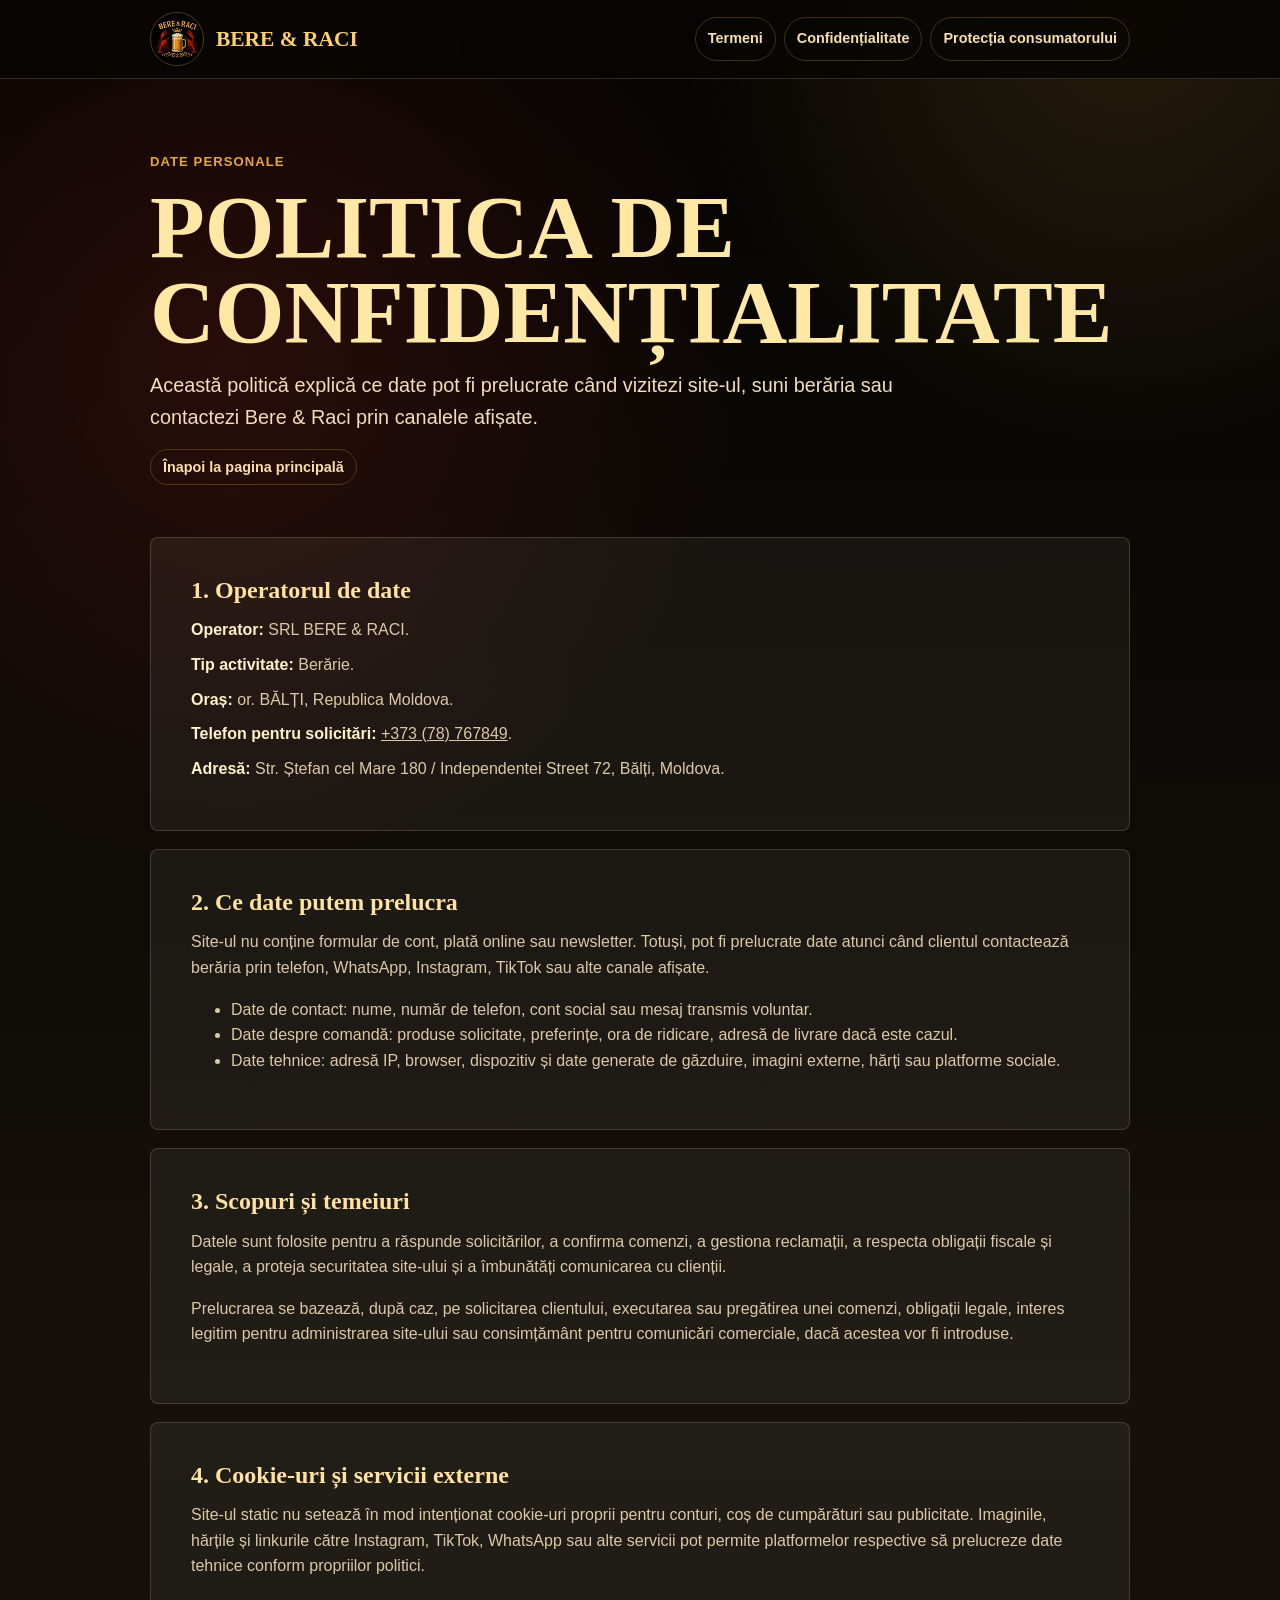
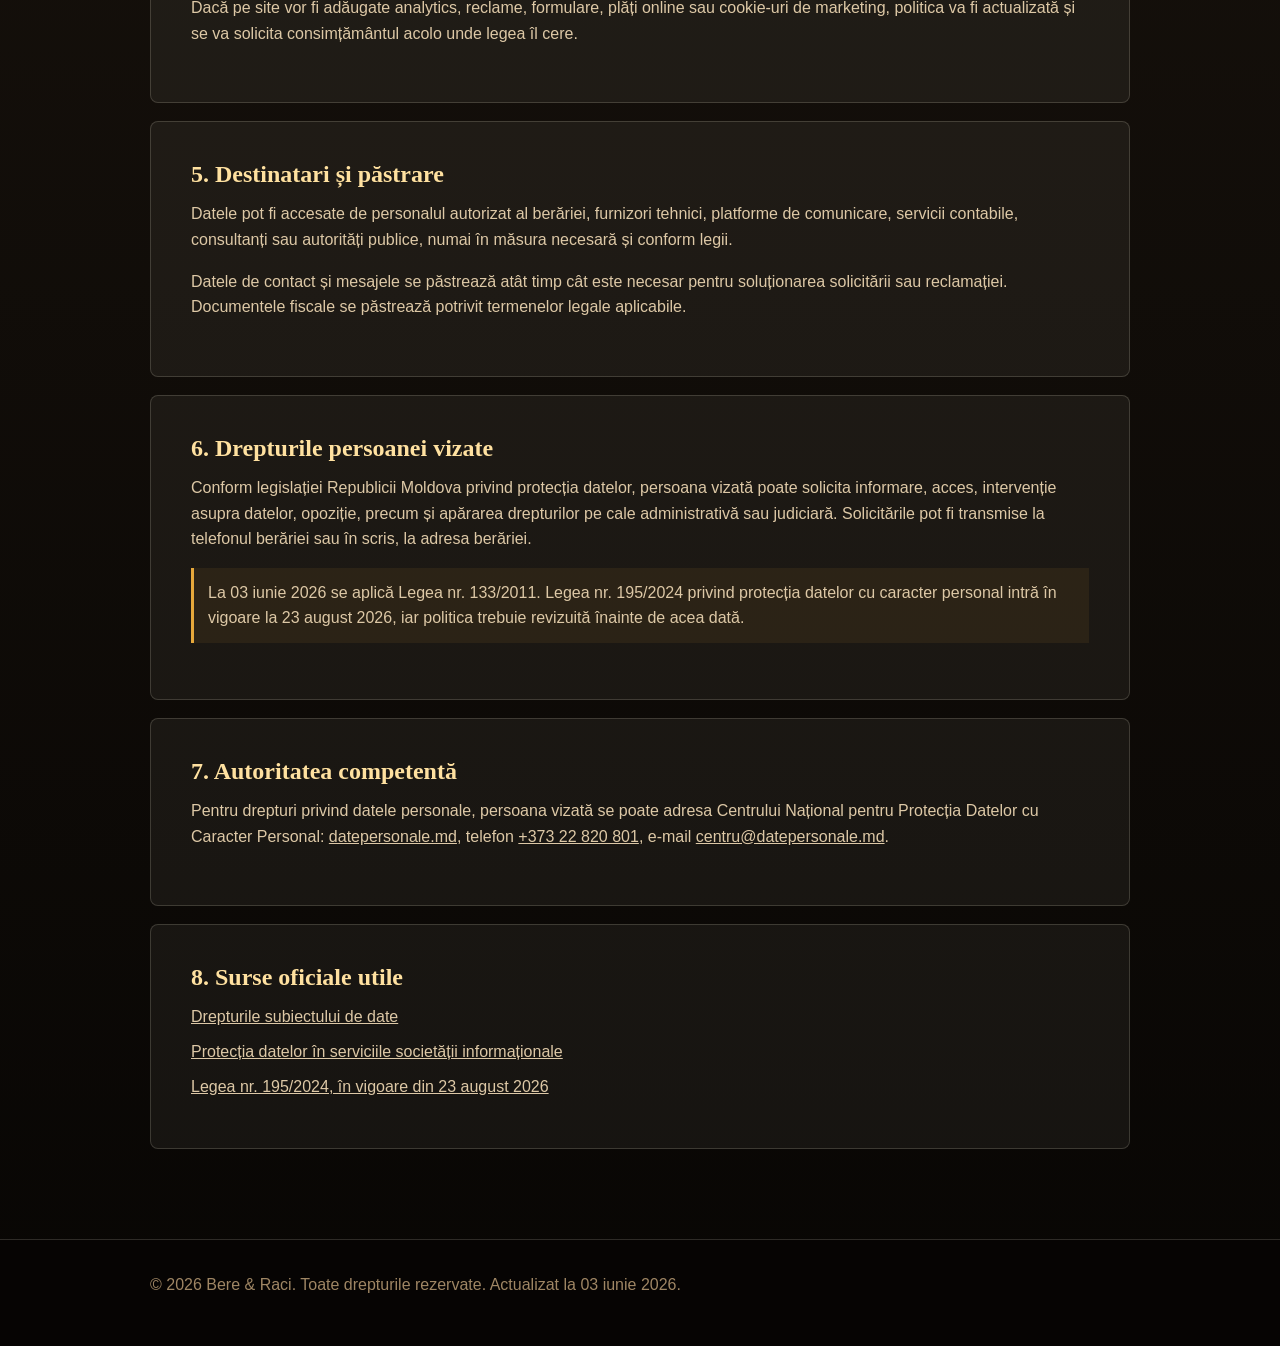
==== politica-de-confidentialitate.html @ 097130df "Add product pricing details and update location" ====
<!doctype html>
<html lang="ro">
<head>
  <meta charset="utf-8">
  <meta name="viewport" content="width=device-width, initial-scale=1">
  <title>Politica de confidențialitate | Bere & Raci</title>
  <meta name="description" content="Politica de confidențialitate pentru site-ul berăriei Bere & Raci din Bălți, Republica Moldova.">
  <link rel="stylesheet" href="legal.css">
</head>
<body>
  <header class="topbar">
    <div class="shell nav">
      <a class="brand" href="index.html" aria-label="Înapoi la Bere & Raci">
        <img class="brand-logo" src="logo-raci.jpg" alt="Logo Bere & Raci">
        <span class="brand-name">Bere & Raci</span>
      </a>
      <nav class="menu" aria-label="Pagini legale">
        <a href="termeni-si-conditii.html">Termeni</a>
        <a href="politica-de-confidentialitate.html">Confidențialitate</a>
        <a href="protectia-consumatorului.html">Protecția consumatorului</a>
      </nav>
    </div>
  </header>

  <main>
    <section class="hero">
      <div class="shell">
        <p class="eyebrow">Date personale</p>
        <h1>Politica de confidențialitate</h1>
        <p class="lead">Această politică explică ce date pot fi prelucrate când vizitezi site-ul, suni berăria sau contactezi Bere & Raci prin canalele afișate.</p>
        <a class="back-link" href="index.html">Înapoi la pagina principală</a>
      </div>
    </section>

    <section class="content">
      <div class="shell">
        <article class="legal-card">
          <h2>1. Operatorul de date</h2>
          <ul class="info-list">
            <li><strong>Operator:</strong> SRL BERE & RACI.</li>
            <li><strong>Tip activitate:</strong> Berărie.</li>
            <li><strong>Oraș:</strong> or. BĂLȚI, Republica Moldova.</li>
            <li><strong>Telefon pentru solicitări:</strong> <a href="tel:+37378767849">+373 (78) 767849</a>.</li>
            <li><strong>Adresă:</strong> Str. Ștefan cel Mare 180 / Independentei Street 72, Bălți, Moldova.</li>
          </ul>
        </article>

        <article class="legal-card">
          <h2>2. Ce date putem prelucra</h2>
          <p>Site-ul nu conține formular de cont, plată online sau newsletter. Totuși, pot fi prelucrate date atunci când clientul contactează berăria prin telefon, WhatsApp, Instagram, TikTok sau alte canale afișate.</p>
          <ul>
            <li>Date de contact: nume, număr de telefon, cont social sau mesaj transmis voluntar.</li>
            <li>Date despre comandă: produse solicitate, preferințe, ora de ridicare, adresă de livrare dacă este cazul.</li>
            <li>Date tehnice: adresă IP, browser, dispozitiv și date generate de găzduire, imagini externe, hărți sau platforme sociale.</li>
          </ul>
        </article>

        <article class="legal-card">
          <h2>3. Scopuri și temeiuri</h2>
          <p>Datele sunt folosite pentru a răspunde solicitărilor, a confirma comenzi, a gestiona reclamații, a respecta obligații fiscale și legale, a proteja securitatea site-ului și a îmbunătăți comunicarea cu clienții.</p>
          <p>Prelucrarea se bazează, după caz, pe solicitarea clientului, executarea sau pregătirea unei comenzi, obligații legale, interes legitim pentru administrarea site-ului sau consimțământ pentru comunicări comerciale, dacă acestea vor fi introduse.</p>
        </article>

        <article class="legal-card">
          <h2>4. Cookie-uri și servicii externe</h2>
          <p>Site-ul static nu setează în mod intenționat cookie-uri proprii pentru conturi, coș de cumpărături sau publicitate. Imaginile, hărțile și linkurile către Instagram, TikTok, WhatsApp sau alte servicii pot permite platformelor respective să prelucreze date tehnice conform propriilor politici.</p>
          <p>Dacă pe site vor fi adăugate analytics, reclame, formulare, plăți online sau cookie-uri de marketing, politica va fi actualizată și se va solicita consimțământul acolo unde legea îl cere.</p>
        </article>

        <article class="legal-card">
          <h2>5. Destinatari și păstrare</h2>
          <p>Datele pot fi accesate de personalul autorizat al berăriei, furnizori tehnici, platforme de comunicare, servicii contabile, consultanți sau autorități publice, numai în măsura necesară și conform legii.</p>
          <p>Datele de contact și mesajele se păstrează atât timp cât este necesar pentru soluționarea solicitării sau reclamației. Documentele fiscale se păstrează potrivit termenelor legale aplicabile.</p>
        </article>

        <article class="legal-card">
          <h2>6. Drepturile persoanei vizate</h2>
          <p>Conform legislației Republicii Moldova privind protecția datelor, persoana vizată poate solicita informare, acces, intervenție asupra datelor, opoziție, precum și apărarea drepturilor pe cale administrativă sau judiciară. Solicitările pot fi transmise la telefonul berăriei sau în scris, la adresa berăriei.</p>
          <p class="notice">La 03 iunie 2026 se aplică Legea nr. 133/2011. Legea nr. 195/2024 privind protecția datelor cu caracter personal intră în vigoare la 23 august 2026, iar politica trebuie revizuită înainte de acea dată.</p>
        </article>

        <article class="legal-card">
          <h2>7. Autoritatea competentă</h2>
          <p>Pentru drepturi privind datele personale, persoana vizată se poate adresa Centrului Național pentru Protecția Datelor cu Caracter Personal: <a href="https://datepersonale.md/" target="_blank" rel="noreferrer">datepersonale.md</a>, telefon <a href="tel:+37322820801">+373 22 820 801</a>, e-mail <a href="mailto:centru@datepersonale.md">centru@datepersonale.md</a>.</p>
        </article>

        <article class="legal-card">
          <h2>8. Surse oficiale utile</h2>
          <ul class="source-list">
            <li><a href="https://datepersonale.md/data-subjects/right-of-the-data-subjects/" target="_blank" rel="noreferrer">Drepturile subiectului de date</a></li>
            <li><a href="https://old.consumator.gov.md/rom/comertul-electronic" target="_blank" rel="noreferrer">Protecția datelor în serviciile societății informaționale</a></li>
            <li><a href="https://www.justice.gov.md/ro/content/noile-prevederi-care-vor-proteja-datele-cu-caracter-personal-incepand-cu-august-2026" target="_blank" rel="noreferrer">Legea nr. 195/2024, în vigoare din 23 august 2026</a></li>
          </ul>
        </article>
      </div>
    </section>
  </main>

  <footer>
    <div class="shell">
      <p>© 2026 Bere & Raci. Toate drepturile rezervate. Actualizat la 03 iunie 2026.</p>
    </div>
  </footer>
</body>
</html>
---- legal.css ----
:root {
  --ink: #080604;
  --gold: #e6a83b;
  --amber: #ffcf6e;
  --red: #bb261f;
  --cream: #fff4df;
  --muted: #c9b18c;
  --line: rgba(255, 244, 223, .16);
}

* {
  box-sizing: border-box;
}

html {
  scroll-behavior: smooth;
}

body {
  margin: 0;
  font-family: Inter, "Segoe UI", Arial, sans-serif;
  color: var(--cream);
  background:
    radial-gradient(circle at 18% 12%, rgba(187, 38, 31, .18), transparent 32rem),
    radial-gradient(circle at 88% 0%, rgba(230, 168, 59, .15), transparent 28rem),
    linear-gradient(180deg, #050403 0%, #15100b 48%, #080604 100%);
  line-height: 1.6;
}

a {
  color: inherit;
}

.shell {
  width: min(980px, calc(100% - 32px));
  margin: 0 auto;
}

.topbar {
  position: sticky;
  top: 0;
  z-index: 20;
  background: rgba(8, 6, 4, .86);
  border-bottom: 1px solid var(--line);
  backdrop-filter: blur(16px);
}

.nav {
  display: flex;
  align-items: center;
  justify-content: space-between;
  min-height: 78px;
  gap: 18px;
}

.brand {
  display: inline-flex;
  align-items: center;
  gap: 12px;
  text-decoration: none;
}

.brand-logo {
  width: 54px;
  height: 54px;
  object-fit: contain;
  border-radius: 50%;
  background: #000;
  border: 1px solid rgba(230, 168, 59, .36);
}

.brand-name {
  font-family: Georgia, "Times New Roman", serif;
  font-size: 1.34rem;
  font-weight: 800;
  color: var(--amber);
  text-transform: uppercase;
}

.menu {
  display: flex;
  gap: 8px;
  flex-wrap: wrap;
  justify-content: flex-end;
}

.menu a,
.back-link {
  border: 1px solid rgba(230, 168, 59, .26);
  border-radius: 999px;
  padding: 9px 12px;
  color: #f9dfac;
  text-decoration: none;
  font-weight: 800;
  font-size: .9rem;
}

.hero {
  padding: 72px 0 34px;
}

.eyebrow {
  margin: 0 0 12px;
  color: var(--gold);
  font-weight: 900;
  text-transform: uppercase;
  letter-spacing: .08em;
  font-size: .82rem;
}

h1,
h2,
h3,
p {
  margin-top: 0;
}

h1 {
  max-width: 820px;
  margin-bottom: 16px;
  font-family: Georgia, "Times New Roman", serif;
  font-size: clamp(2.8rem, 7vw, 5.8rem);
  line-height: .95;
  color: #ffe7a6;
  text-transform: uppercase;
}

.lead {
  max-width: 760px;
  color: #f3ddbb;
  font-size: clamp(1.05rem, 2vw, 1.24rem);
}

.content {
  padding: 24px 0 72px;
}

.legal-card {
  border: 1px solid var(--line);
  border-radius: 8px;
  padding: clamp(22px, 4vw, 40px);
  background: rgba(255, 244, 223, .055);
  margin-bottom: 18px;
}

.legal-card h2 {
  font-family: Georgia, "Times New Roman", serif;
  color: #ffe1a0;
  line-height: 1.05;
  margin-bottom: 14px;
}

.legal-card h3 {
  color: var(--amber);
  margin-bottom: 8px;
}

.legal-card p,
.legal-card li {
  color: #ddc8a6;
}

.info-list,
.source-list {
  list-style: none;
  padding: 0;
  margin: 0;
}

.info-list li,
.source-list li {
  margin-bottom: 9px;
}

.info-list strong {
  color: #fff1c9;
}

.notice {
  border-left: 3px solid var(--gold);
  padding: 12px 14px;
  background: rgba(230, 168, 59, .08);
  color: #ffe3a6;
}

footer {
  border-top: 1px solid var(--line);
  padding: 32px 0;
  background: #060403;
  color: #9f8664;
}

footer a {
  color: #ffd27a;
}

@media (max-width: 720px) {
  .shell {
    width: min(100% - 22px, 980px);
  }

  .nav {
    align-items: flex-start;
    flex-direction: column;
    padding: 12px 0;
  }

  .menu {
    justify-content: flex-start;
  }
}
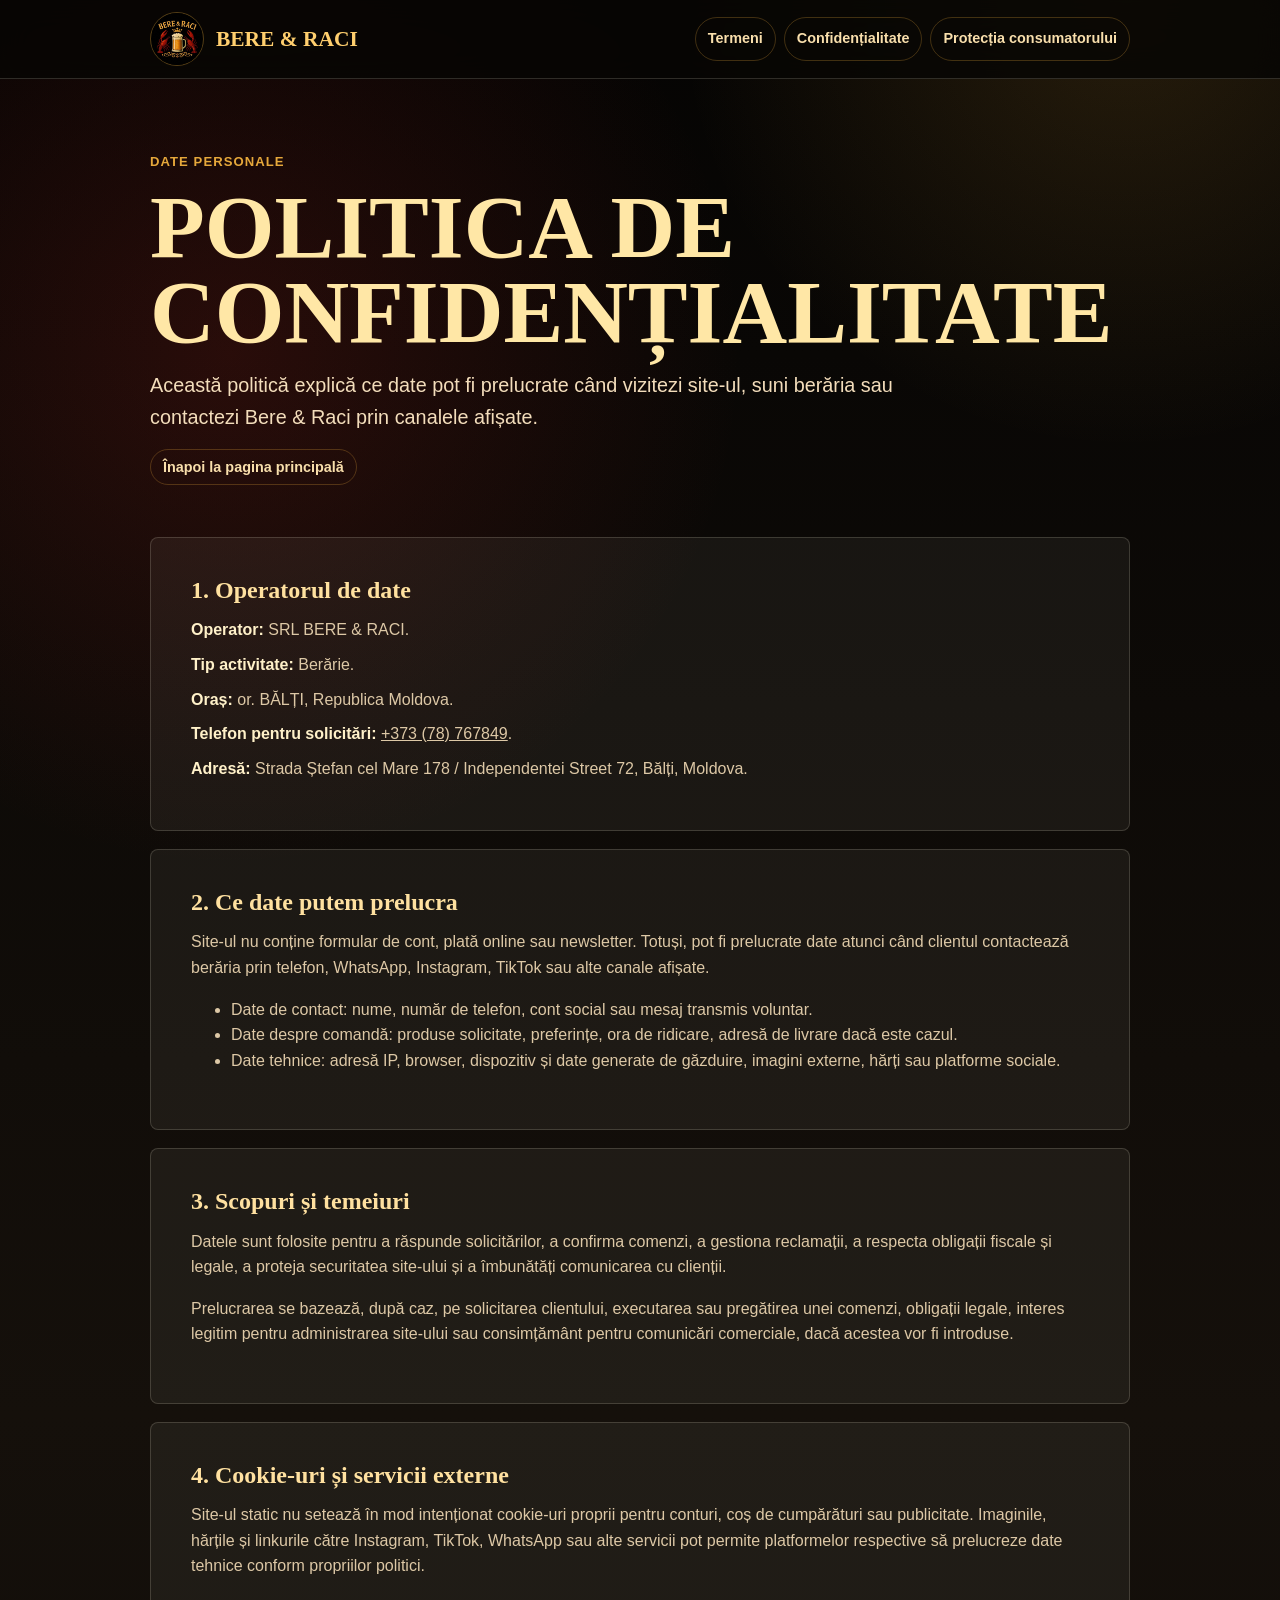
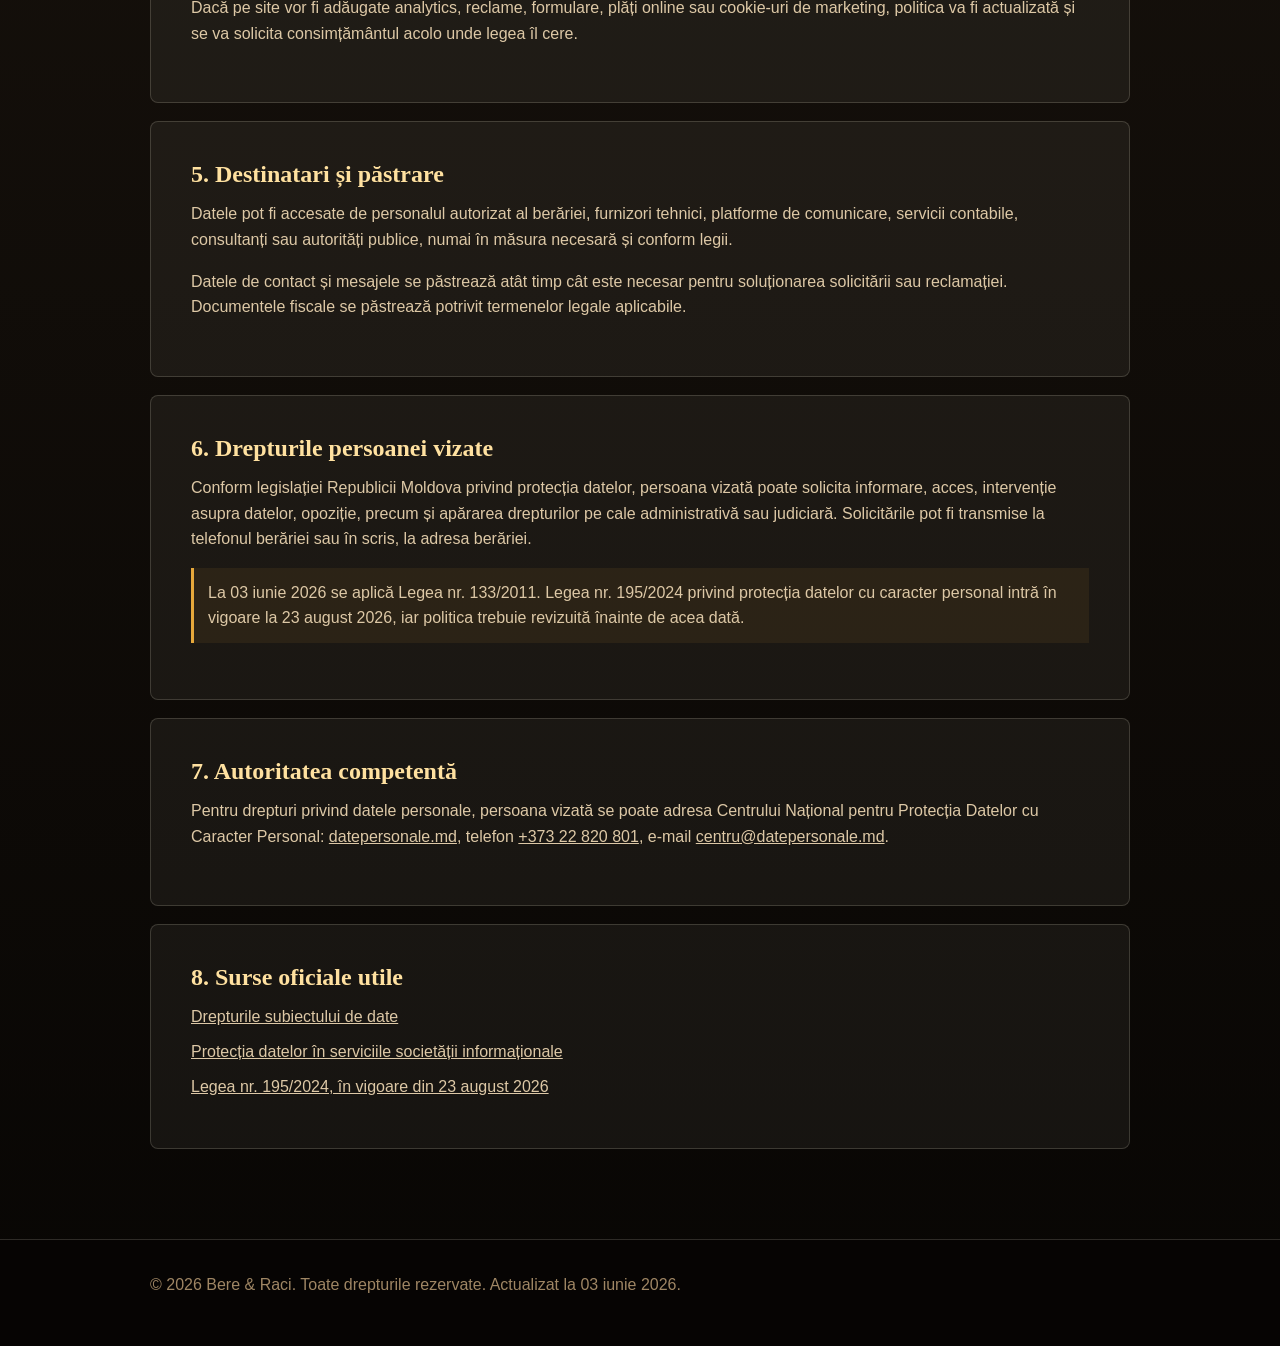
==== commit d6286013: "Update catalog category and address" ====
--- a/politica-de-confidentialitate.html
+++ b/politica-de-confidentialitate.html
@@ -2,9 +2,17 @@
 <html lang="ro">
 <head>
   <meta charset="utf-8">
+  <script>
+    if (location.protocol === "http:" && /^(www\.)?bereraci\.md$/i.test(location.hostname)) {
+      location.replace(`https://bereraci.md${location.pathname}${location.search}${location.hash}`);
+    }
+  </script>
   <meta name="viewport" content="width=device-width, initial-scale=1">
+  <meta http-equiv="Content-Security-Policy" content="upgrade-insecure-requests">
   <title>Politica de confidențialitate | Bere & Raci</title>
   <meta name="description" content="Politica de confidențialitate pentru site-ul berăriei Bere & Raci din Bălți, Republica Moldova.">
+  <meta name="robots" content="index, follow">
+  <link rel="canonical" href="https://bereraci.md/politica-de-confidentialitate.html">
   <link rel="stylesheet" href="legal.css">
 </head>
 <body>
@@ -41,7 +49,7 @@
             <li><strong>Tip activitate:</strong> Berărie.</li>
             <li><strong>Oraș:</strong> or. BĂLȚI, Republica Moldova.</li>
             <li><strong>Telefon pentru solicitări:</strong> <a href="tel:+37378767849">+373 (78) 767849</a>.</li>
-            <li><strong>Adresă:</strong> Str. Ștefan cel Mare 180 / Independentei Street 72, Bălți, Moldova.</li>
+            <li><strong>Adresă:</strong> Strada Ștefan cel Mare 178 / Independentei Street 72, Bălți, Moldova.</li>
           </ul>
         </article>
 
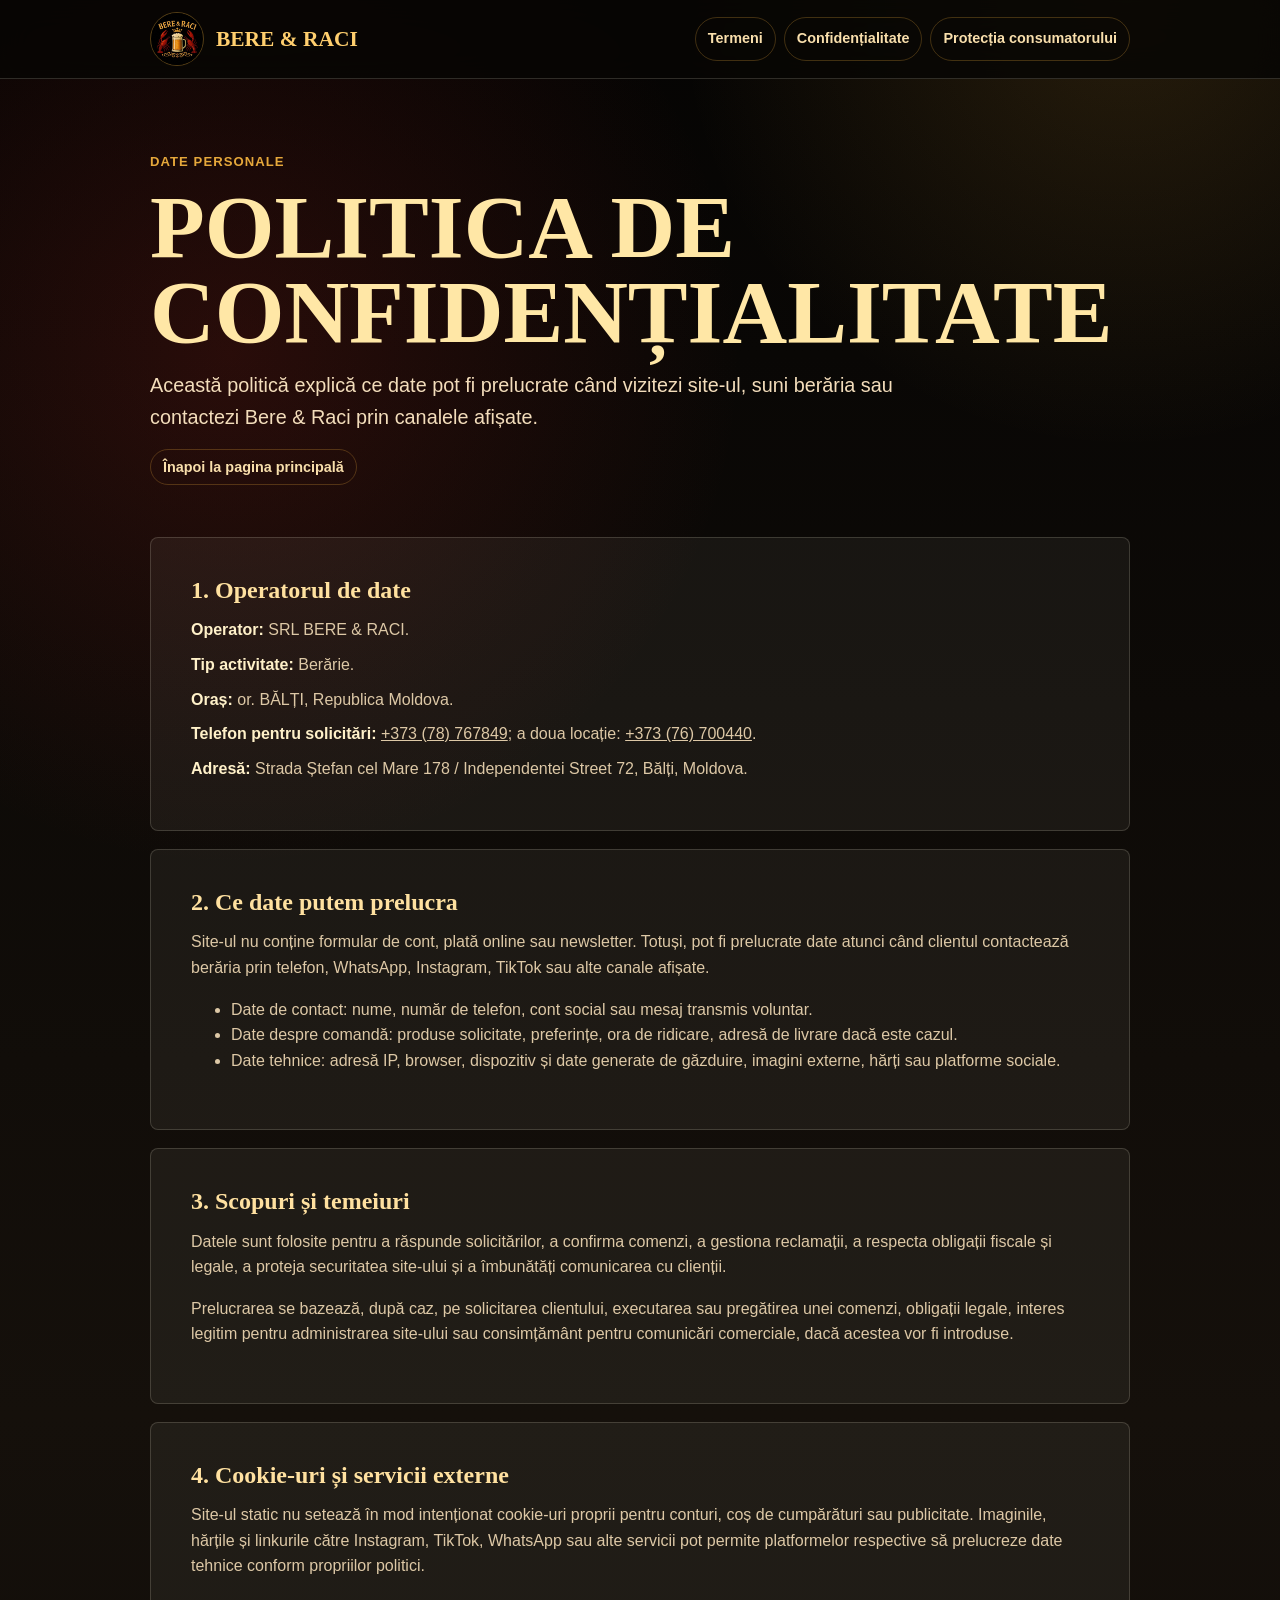
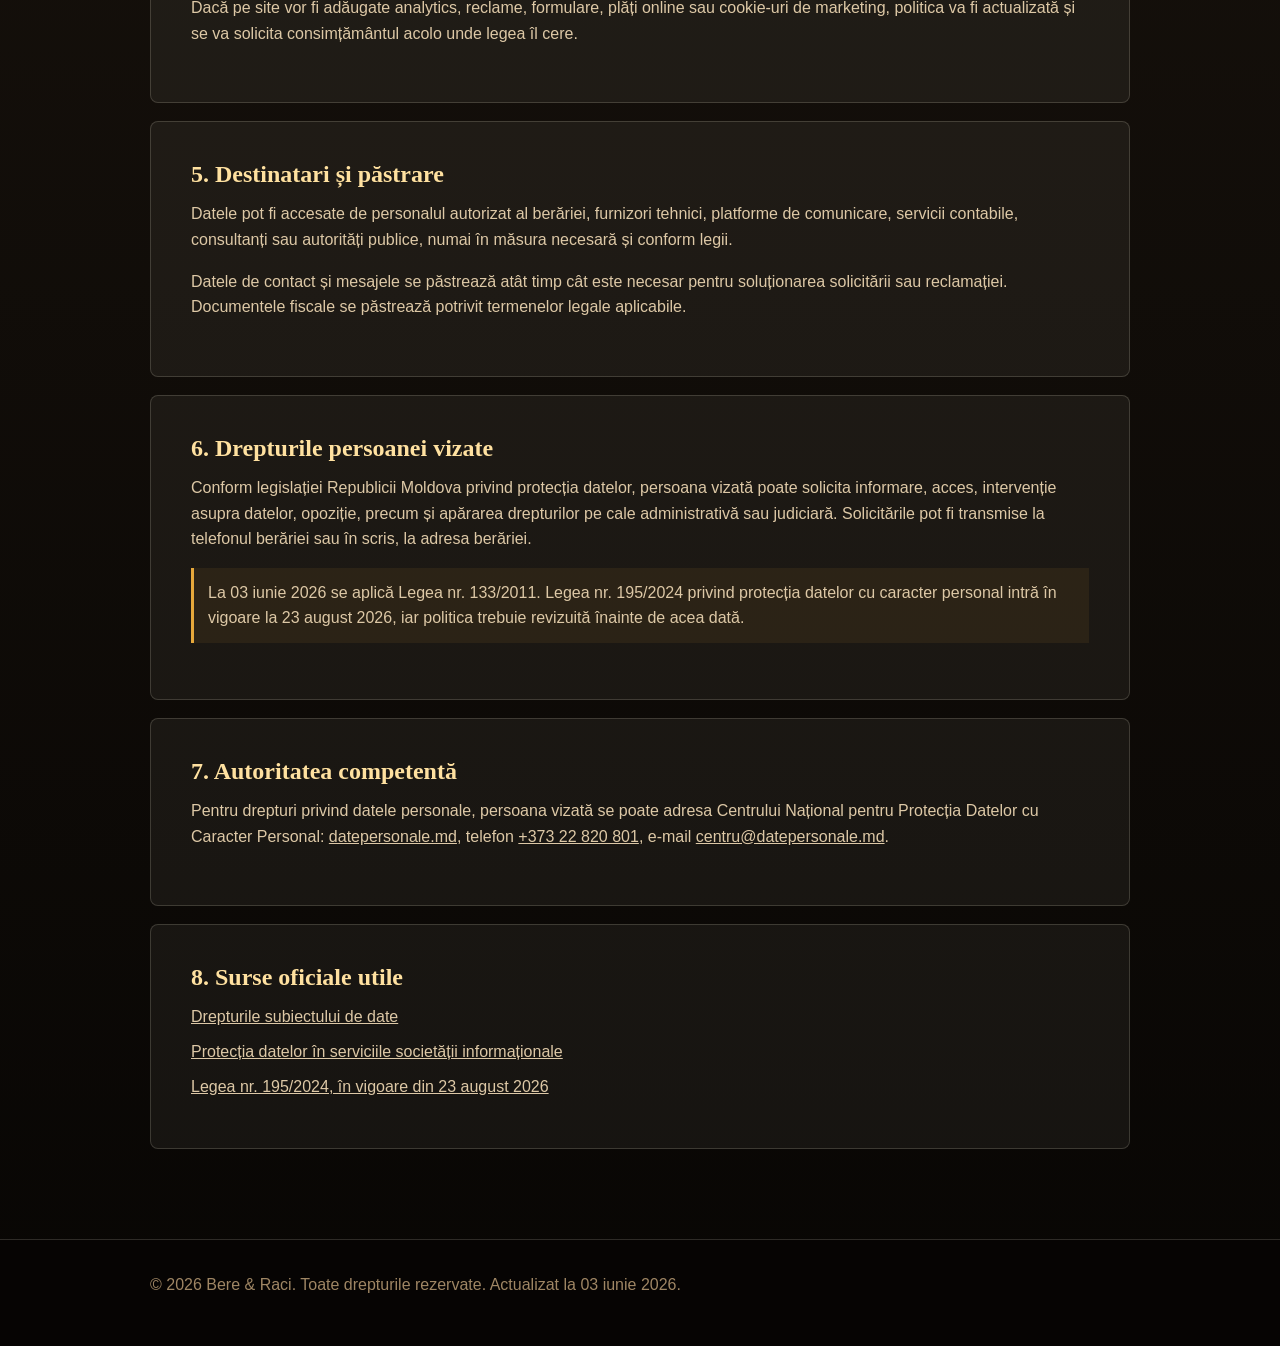
==== commit aed430fb: "Update location map links and phone" ====
--- a/politica-de-confidentialitate.html
+++ b/politica-de-confidentialitate.html
@@ -48,7 +48,7 @@
             <li><strong>Operator:</strong> SRL BERE & RACI.</li>
             <li><strong>Tip activitate:</strong> Berărie.</li>
             <li><strong>Oraș:</strong> or. BĂLȚI, Republica Moldova.</li>
-            <li><strong>Telefon pentru solicitări:</strong> <a href="tel:+37378767849">+373 (78) 767849</a>.</li>
+            <li><strong>Telefon pentru solicitări:</strong> <a href="tel:+37378767849">+373 (78) 767849</a>; a doua locație: <a href="tel:+37376700440">+373 (76) 700440</a>.</li>
             <li><strong>Adresă:</strong> Strada Ștefan cel Mare 178 / Independentei Street 72, Bălți, Moldova.</li>
           </ul>
         </article>
